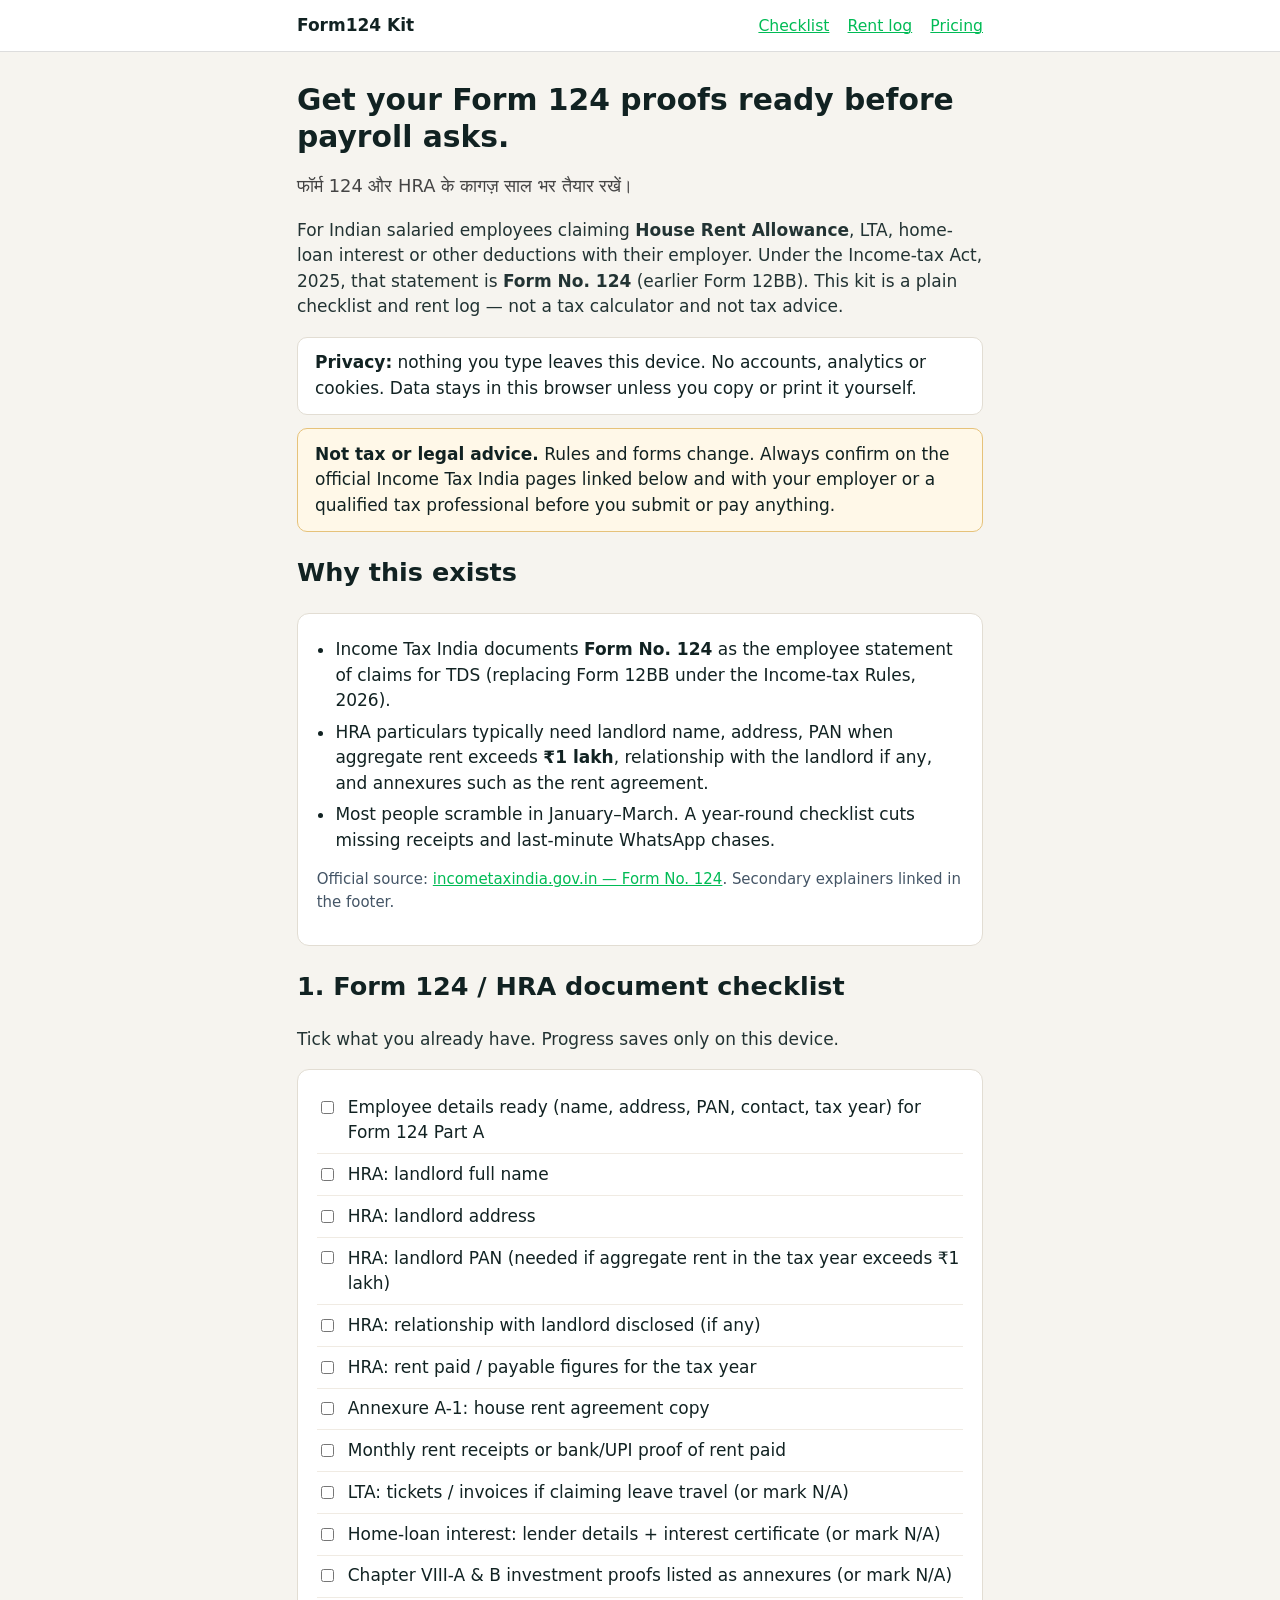
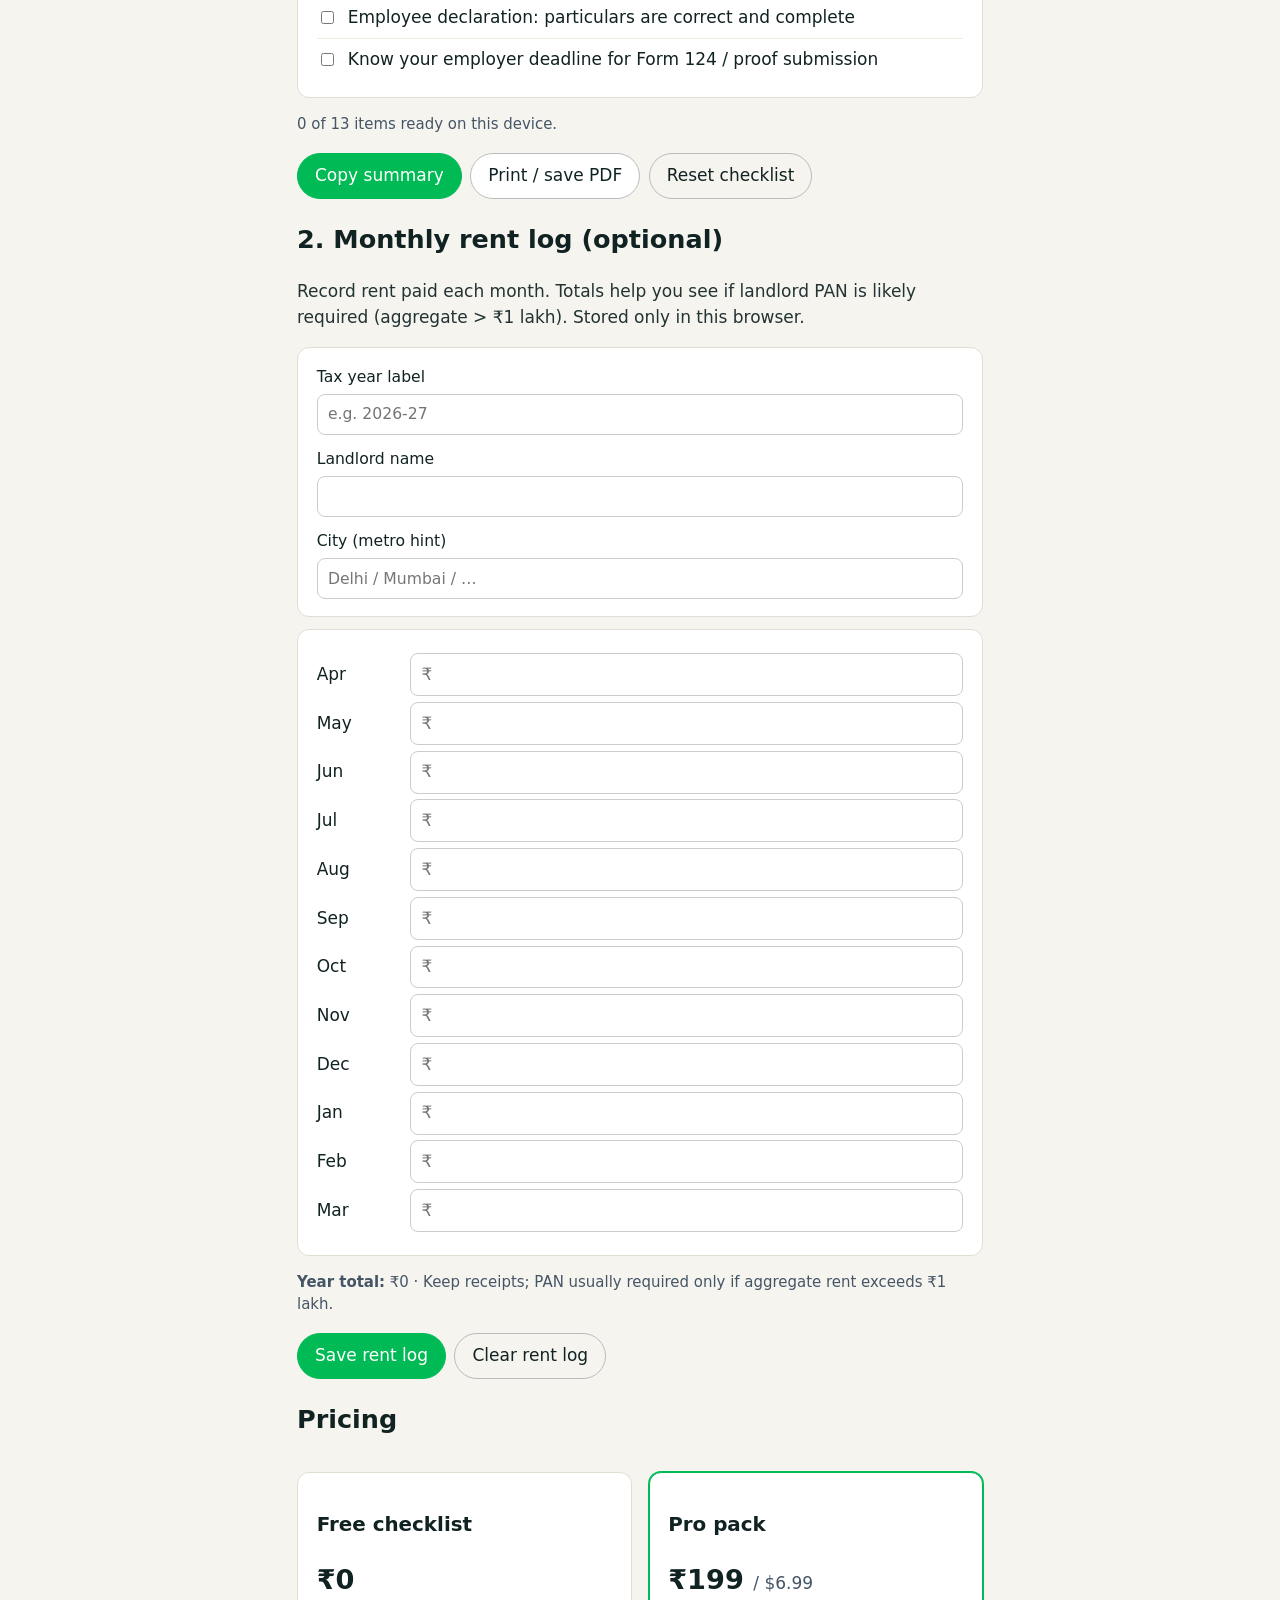
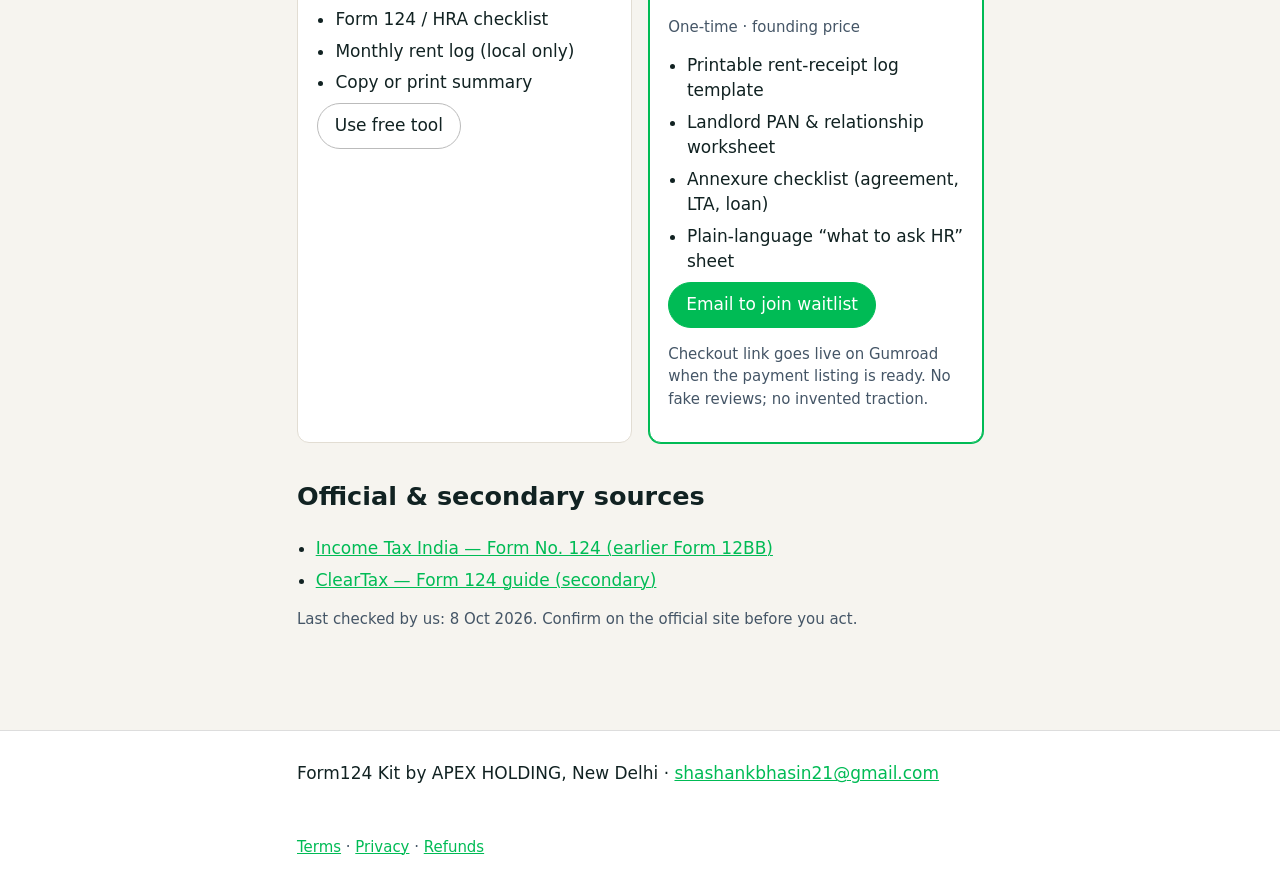
==== index.html @ b04ddf52 "Fix 404: add missing index.html, app.js, style.css; add canonical/OG, robots.txt and sitemap.xml" ====
<!doctype html>
<html lang="en">
<head>
<meta charset="utf-8">
<meta name="viewport" content="width=device-width,initial-scale=1">
<meta http-equiv="Content-Security-Policy" content="default-src 'self'; script-src 'self'; style-src 'self'; img-src 'self' data:; connect-src 'none'; form-action 'none'; base-uri 'none'; object-src 'none'">
<meta name="referrer" content="no-referrer">
<title>Form124 Kit: HRA & Form 124 checklist for salaried India</title>
<meta name="description" content="Free client-side checklist for Indian salaried employees preparing Form No. 124 (replaces Form 12BB) for HRA, LTA and home-loan claims. Not tax advice.">
<link rel="canonical" href="https://shashankbhasin21-spec.github.io/form124-kit/">
<meta property="og:title" content="Form124 Kit: free Form 124 / HRA checklist">
<meta property="og:description" content="Free checklist and rent log for Indian salaried employees preparing Form No. 124 (earlier Form 12BB). Not tax advice.">
<meta property="og:url" content="https://shashankbhasin21-spec.github.io/form124-kit/">
<meta property="og:type" content="website">
<link rel="icon" href="data:,">
<link rel="stylesheet" href="style.css">
</head>
<body>
<header class="site"><div class="wrap">
  <a class="brand" href="./">Form124 Kit</a>
  <nav class="top" aria-label="Main">
    <a href="#checklist">Checklist</a>
    <a href="#rent">Rent log</a>
    <a href="#pricing">Pricing</a>
  </nav>
</div></header>

<main class="wrap">
<section class="hero">
  <h1>Get your Form 124 proofs ready before payroll asks.</h1>
  <p class="tagline-hi" lang="hi">फॉर्म 124 और HRA के कागज़ साल भर तैयार रखें।</p>
  <p class="lead">For Indian salaried employees claiming <strong>House Rent Allowance</strong>, LTA, home-loan interest or other deductions with their employer. Under the Income-tax Act, 2025, that statement is <strong>Form No. 124</strong> (earlier Form 12BB). This kit is a plain checklist and rent log — not a tax calculator and not tax advice.</p>
  <p class="note"><strong>Privacy:</strong> nothing you type leaves this device. No accounts, analytics or cookies. Data stays in this browser unless you copy or print it yourself.</p>
  <p class="note warn"><strong>Not tax or legal advice.</strong> Rules and forms change. Always confirm on the official Income Tax India pages linked below and with your employer or a qualified tax professional before you submit or pay anything.</p>
</section>

<section id="why" aria-labelledby="why-h">
  <h2 id="why-h">Why this exists</h2>
  <div class="card">
    <ul class="plain">
      <li>Income Tax India documents <strong>Form No. 124</strong> as the employee statement of claims for TDS (replacing Form 12BB under the Income-tax Rules, 2026).</li>
      <li>HRA particulars typically need landlord name, address, PAN when aggregate rent exceeds <strong>₹1 lakh</strong>, relationship with the landlord if any, and annexures such as the rent agreement.</li>
      <li>Most people scramble in January–March. A year-round checklist cuts missing receipts and last-minute WhatsApp chases.</li>
    </ul>
    <p class="small">Official source: <a href="https://www.incometaxindia.gov.in/documents/d/guest/fn-124" rel="noopener noreferrer" target="_blank">incometaxindia.gov.in — Form No. 124</a>. Secondary explainers linked in the footer.</p>
  </div>
</section>

<section id="checklist" aria-labelledby="check-h">
  <h2 id="check-h">1. Form 124 / HRA document checklist</h2>
  <p class="lead-sm">Tick what you already have. Progress saves only on this device.</p>
  <div class="card" id="check-list"></div>
  <p class="small" id="check-status" aria-live="polite"></p>
  <div class="actions">
    <button type="button" id="btn-export" class="btn primary">Copy summary</button>
    <button type="button" id="btn-print" class="btn">Print / save PDF</button>
    <button type="button" id="btn-reset-check" class="btn ghost">Reset checklist</button>
  </div>
</section>

<section id="rent" aria-labelledby="rent-h">
  <h2 id="rent-h">2. Monthly rent log (optional)</h2>
  <p class="lead-sm">Record rent paid each month. Totals help you see if landlord PAN is likely required (aggregate &gt; ₹1 lakh). Stored only in this browser.</p>
  <div class="card form-grid">
    <label>Tax year label <input id="tax-year" type="text" maxlength="20" placeholder="e.g. 2026-27" autocomplete="off"></label>
    <label>Landlord name <input id="landlord" type="text" maxlength="80" autocomplete="off"></label>
    <label>City (metro hint) <input id="city" type="text" maxlength="40" placeholder="Delhi / Mumbai / …" autocomplete="off"></label>
  </div>
  <div class="card" id="rent-months"></div>
  <p class="small"><strong>Year total:</strong> <span id="rent-total">₹0</span> · <span id="pan-hint"></span></p>
  <div class="actions">
    <button type="button" id="btn-save-rent" class="btn primary">Save rent log</button>
    <button type="button" id="btn-clear-rent" class="btn ghost">Clear rent log</button>
  </div>
</section>

<section id="pricing" aria-labelledby="price-h">
  <h2 id="price-h">Pricing</h2>
  <div class="price-grid">
    <div class="card price">
      <h3>Free checklist</h3>
      <p class="amount">₹0</p>
      <ul class="plain">
        <li>Form 124 / HRA checklist</li>
        <li>Monthly rent log (local only)</li>
        <li>Copy or print summary</li>
      </ul>
      <a class="btn" href="#checklist">Use free tool</a>
    </div>
    <div class="card price featured">
      <h3>Pro pack</h3>
      <p class="amount">₹199 <span class="or">/ $6.99</span></p>
      <p class="small">One-time · founding price</p>
      <ul class="plain">
        <li>Printable rent-receipt log template</li>
        <li>Landlord PAN &amp; relationship worksheet</li>
        <li>Annexure checklist (agreement, LTA, loan)</li>
        <li>Plain-language “what to ask HR” sheet</li>
      </ul>
      <a class="btn primary" id="btn-waitlist" href="mailto:shashankbhasin21@gmail.com?subject=Form124%20Kit%20Pro%20waitlist&body=I%20want%20the%20Form124%20Kit%20Pro%20pack%20(₹199%20%2F%20%246.99).%0A%0AName%3A%0ACity%3A%0A">Email to join waitlist</a>
      <p class="small">Checkout link goes live on Gumroad when the payment listing is ready. No fake reviews; no invented traction.</p>
    </div>
  </div>
</section>

<section id="sources" aria-labelledby="src-h">
  <h2 id="src-h">Official &amp; secondary sources</h2>
  <ul class="plain">
    <li><a href="https://www.incometaxindia.gov.in/documents/d/guest/fn-124" rel="noopener noreferrer" target="_blank">Income Tax India — Form No. 124 (earlier Form 12BB)</a></li>
    <li><a href="https://cleartax.in/s/form-124-income-tax" rel="noopener noreferrer" target="_blank">ClearTax — Form 124 guide (secondary)</a></li>
  </ul>
  <p class="small">Last checked by us: 8 Oct 2026. Confirm on the official site before you act.</p>
</section>
</main>

<footer class="site"><div class="wrap">
  <p>Form124 Kit by APEX HOLDING, New Delhi · <a href="mailto:shashankbhasin21@gmail.com">shashankbhasin21@gmail.com</a></p>
  <p class="small"><a href="./terms.html">Terms</a> · <a href="./privacy.html">Privacy</a> · <a href="./refund.html">Refunds</a></p>
</div></footer>
<script src="app.js"></script>
</body>
</html>
---- style.css ----
*{box-sizing:border-box}html{font-size:17px}body{margin:0;font-family:system-ui,-apple-system,Segoe UI,Roboto,Ubuntu,sans-serif;line-height:1.5;color:#122;background:#f6f4ef}
a{color:#0b5;text-decoration-thickness:1px}a:hover{color:#084}
.wrap{max-width:720px;margin:0 auto;padding:0 1rem}
header.site{border-bottom:1px solid #ddd;background:#fff;position:sticky;top:0;z-index:2}
header.site .wrap,footer.site .wrap{display:flex;align-items:center;justify-content:space-between;gap:1rem;padding:.75rem 1rem;flex-wrap:wrap}
.brand{font-weight:700;color:#122;text-decoration:none}
nav.top a{margin-left:.75rem;font-size:.92rem}
main.wrap{padding:1.5rem 1rem 3rem}
.hero h1{font-size:1.75rem;line-height:1.25;margin:.2rem 0 .8rem}
.tagline-hi{color:#444;font-size:1.05rem}
.lead,.lead-sm{color:#233}
.note{background:#fff;border:1px solid #e2ddd3;border-radius:10px;padding:.75rem 1rem;margin:.75rem 0}
.note.warn{border-color:#e6c27a;background:#fff8e8}
.card{background:#fff;border:1px solid #e2ddd3;border-radius:12px;padding:1rem 1.1rem;margin:.75rem 0}
.plain{padding-left:1.1rem;margin:.4rem 0}.plain li{margin:.35rem 0}
.small{font-size:.88rem;color:#456}
.actions{display:flex;flex-wrap:wrap;gap:.5rem;margin:1rem 0}
.btn{display:inline-block;border:1px solid #bbb;background:#fff;color:#122;border-radius:999px;padding:.55rem 1rem;font:inherit;cursor:pointer;text-decoration:none}
.btn.primary{background:#0b5;border-color:#0b5;color:#fff}.btn.ghost{background:transparent}
.btn:focus{outline:2px solid #0b5;outline-offset:2px}
.check-row{display:flex;gap:.65rem;align-items:flex-start;padding:.45rem 0;border-bottom:1px solid #f0ebe3}
.check-row:last-child{border-bottom:0}
.check-row input{margin-top:.35rem}
.form-grid{display:grid;gap:.75rem}
.form-grid label{display:grid;gap:.3rem;font-size:.92rem}
input[type=text],input[type=number]{font:inherit;padding:.45rem .6rem;border:1px solid #ccc;border-radius:8px;width:100%}
.month-row{display:grid;grid-template-columns:5rem 1fr;gap:.5rem;align-items:center;margin:.35rem 0}
.price-grid{display:grid;gap:1rem}
@media(min-width:640px){.price-grid{grid-template-columns:1fr 1fr}}
.price .amount{font-size:1.6rem;font-weight:700;margin:.2rem 0}.price .or{font-size:1rem;font-weight:500;color:#456}
.price.featured{border-color:#0b5;box-shadow:0 0 0 1px #0b5}
footer.site{border-top:1px solid #ddd;background:#fff;margin-top:2rem}
@media print{header.site nav,.actions,#pricing,#why,footer.site{display:none!important}body{background:#fff}}
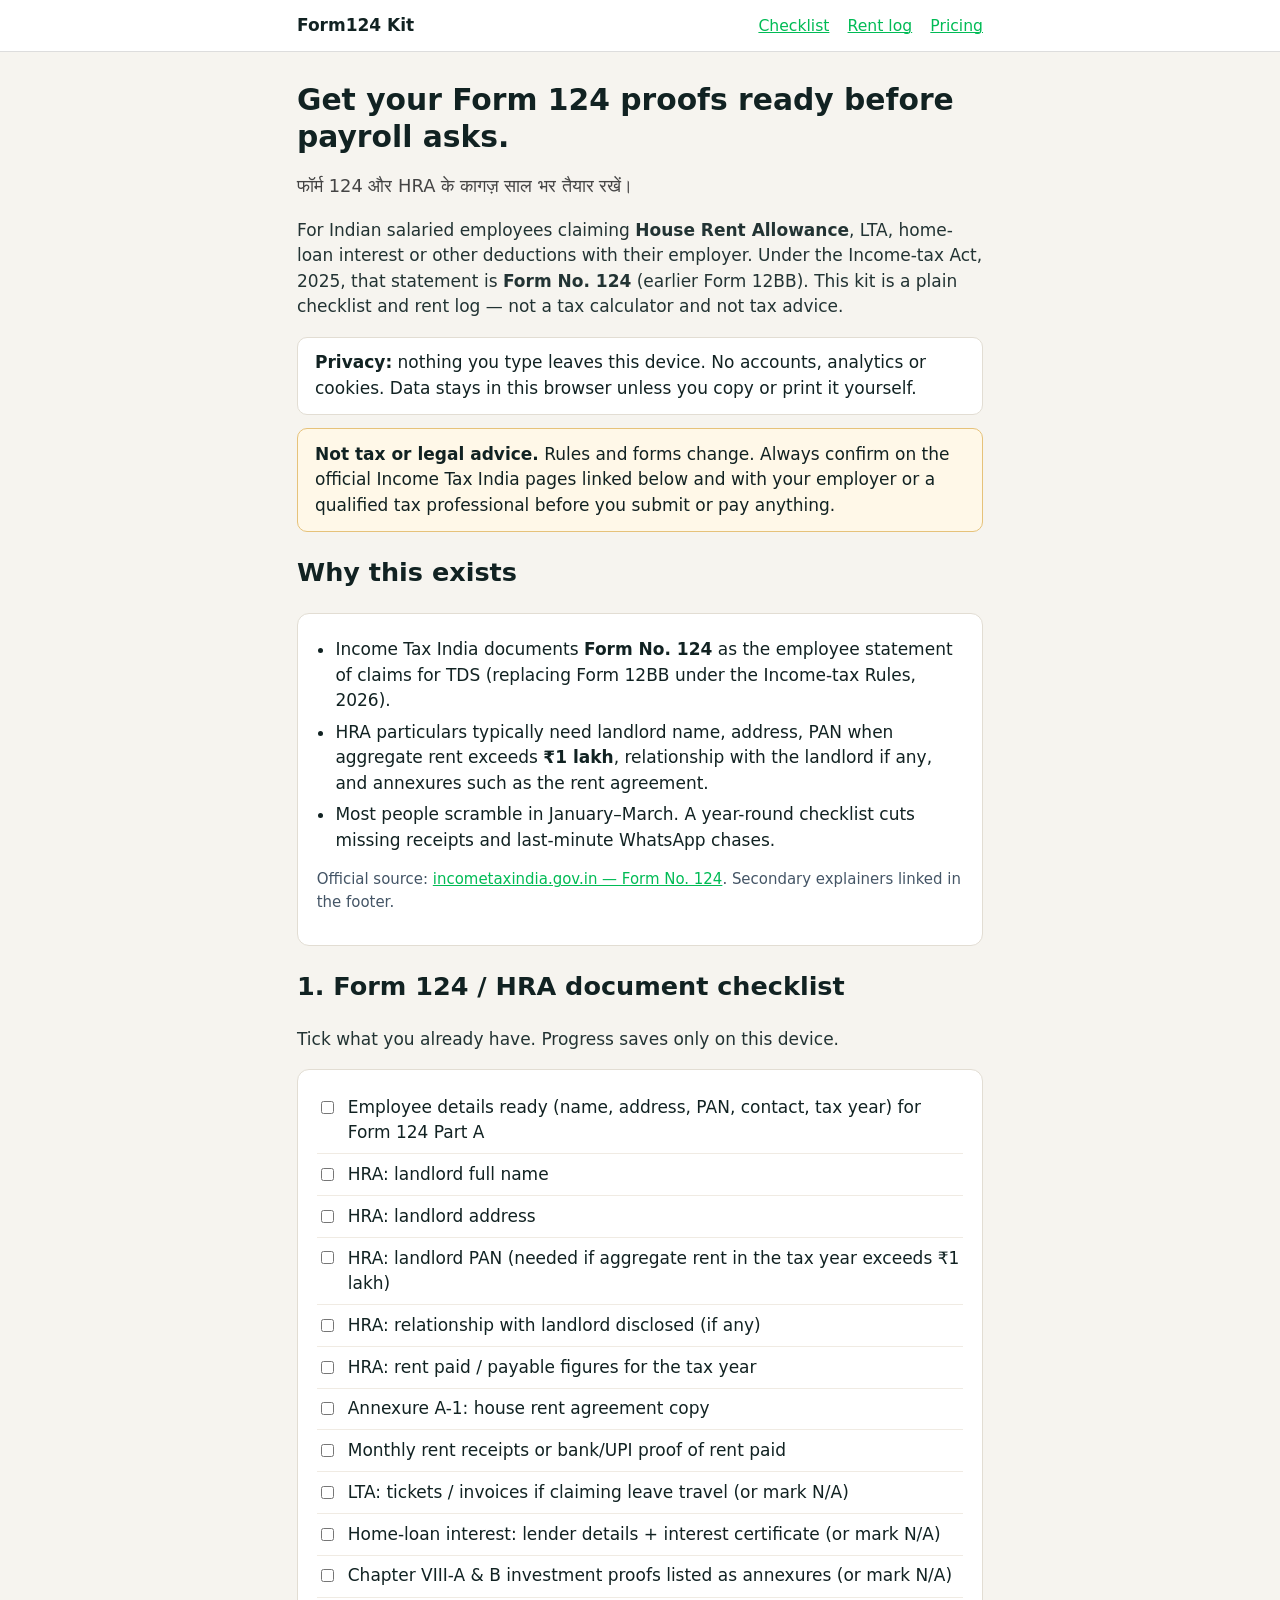
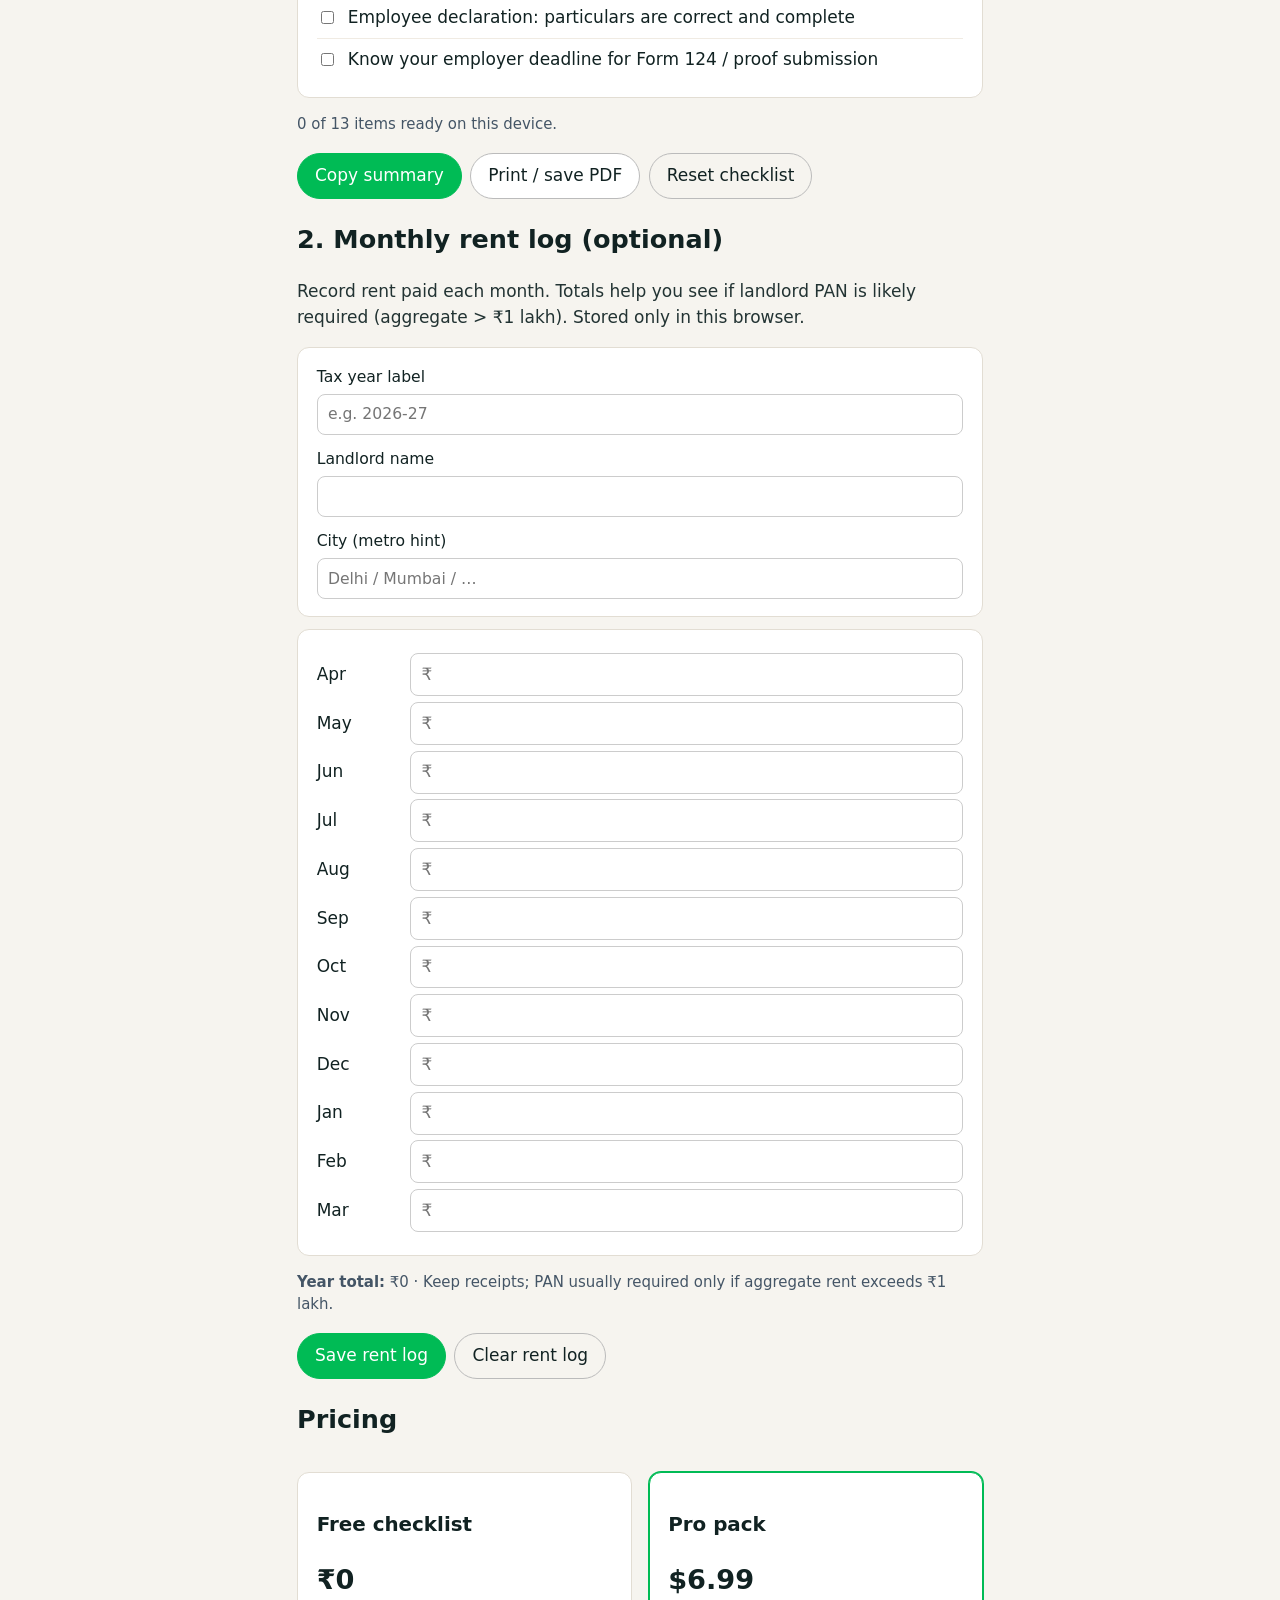
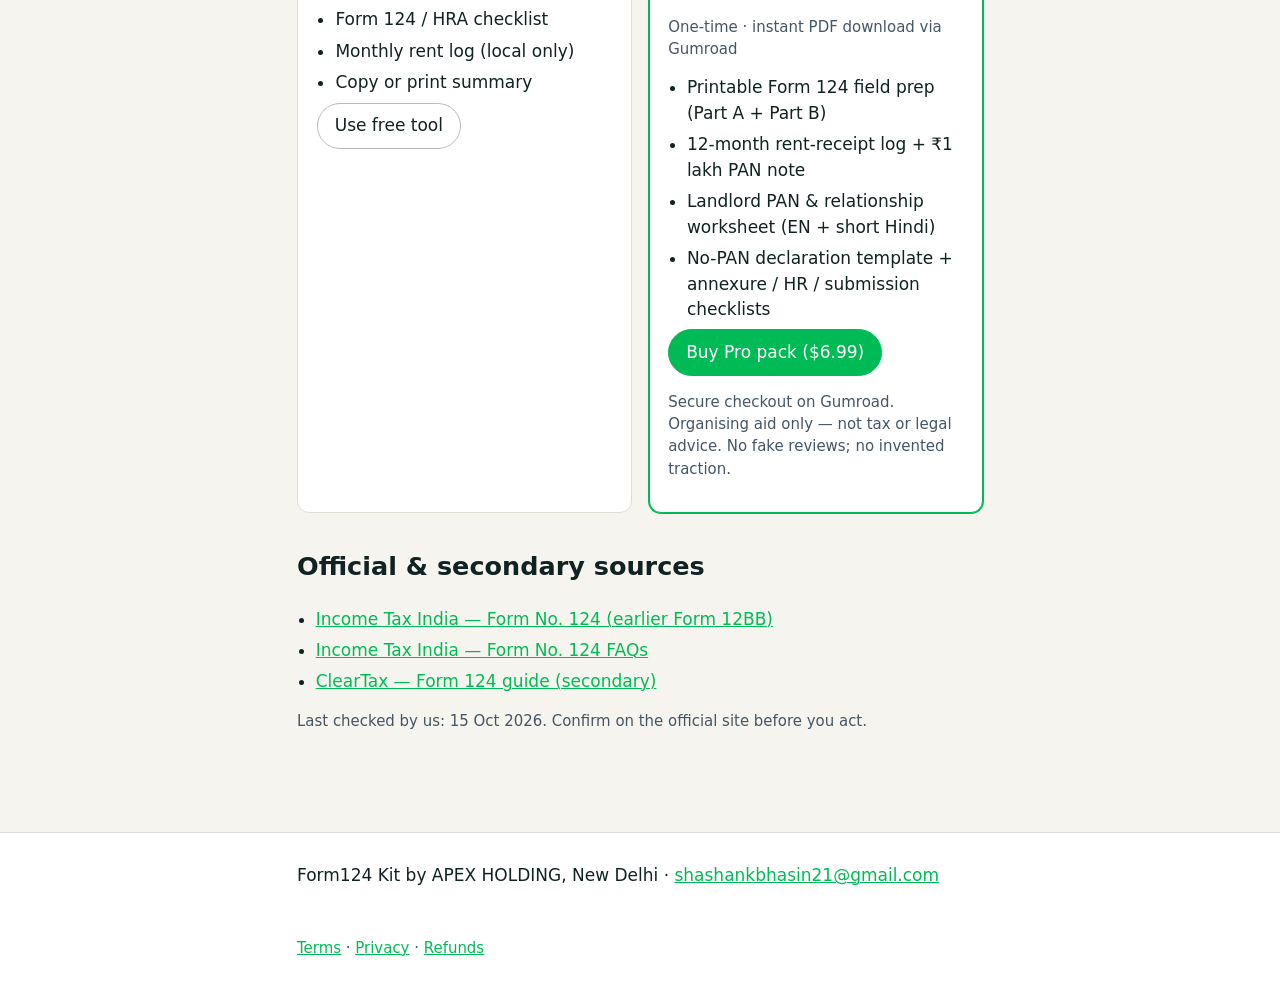
==== commit 6b7d9323: "Swap Form124 Kit Pro waitlist for Gumroad $6.99 buy button" ====
--- a/index.html
+++ b/index.html
@@ -89,16 +89,16 @@
     </div>
     <div class="card price featured">
       <h3>Pro pack</h3>
-      <p class="amount">₹199 <span class="or">/ $6.99</span></p>
-      <p class="small">One-time · founding price</p>
+      <p class="amount">$6.99</p>
+      <p class="small">One-time · instant PDF download via Gumroad</p>
       <ul class="plain">
-        <li>Printable rent-receipt log template</li>
-        <li>Landlord PAN &amp; relationship worksheet</li>
-        <li>Annexure checklist (agreement, LTA, loan)</li>
-        <li>Plain-language “what to ask HR” sheet</li>
+        <li>Printable Form 124 field prep (Part A + Part B)</li>
+        <li>12-month rent-receipt log + ₹1 lakh PAN note</li>
+        <li>Landlord PAN &amp; relationship worksheet (EN + short Hindi)</li>
+        <li>No-PAN declaration template + annexure / HR / submission checklists</li>
       </ul>
-      <a class="btn primary" id="btn-waitlist" href="mailto:shashankbhasin21@gmail.com?subject=Form124%20Kit%20Pro%20waitlist&body=I%20want%20the%20Form124%20Kit%20Pro%20pack%20(₹199%20%2F%20%246.99).%0A%0AName%3A%0ACity%3A%0A">Email to join waitlist</a>
-      <p class="small">Checkout link goes live on Gumroad when the payment listing is ready. No fake reviews; no invented traction.</p>
+      <a class="btn primary" id="btn-buy" href="https://bhasinshashank.gumroad.com/l/form124-kit" rel="noopener" target="_blank">Buy Pro pack ($6.99)</a>
+      <p class="small">Secure checkout on Gumroad. Organising aid only — not tax or legal advice. No fake reviews; no invented traction.</p>
     </div>
   </div>
 </section>
@@ -107,9 +107,10 @@
   <h2 id="src-h">Official &amp; secondary sources</h2>
   <ul class="plain">
     <li><a href="https://www.incometaxindia.gov.in/documents/d/guest/fn-124" rel="noopener noreferrer" target="_blank">Income Tax India — Form No. 124 (earlier Form 12BB)</a></li>
+    <li><a href="https://www.incometaxindia.gov.in/documents/d/guest/form-124-faqs" rel="noopener noreferrer" target="_blank">Income Tax India — Form No. 124 FAQs</a></li>
     <li><a href="https://cleartax.in/s/form-124-income-tax" rel="noopener noreferrer" target="_blank">ClearTax — Form 124 guide (secondary)</a></li>
   </ul>
-  <p class="small">Last checked by us: 8 Oct 2026. Confirm on the official site before you act.</p>
+  <p class="small">Last checked by us: 15 Oct 2026. Confirm on the official site before you act.</p>
 </section>
 </main>
 
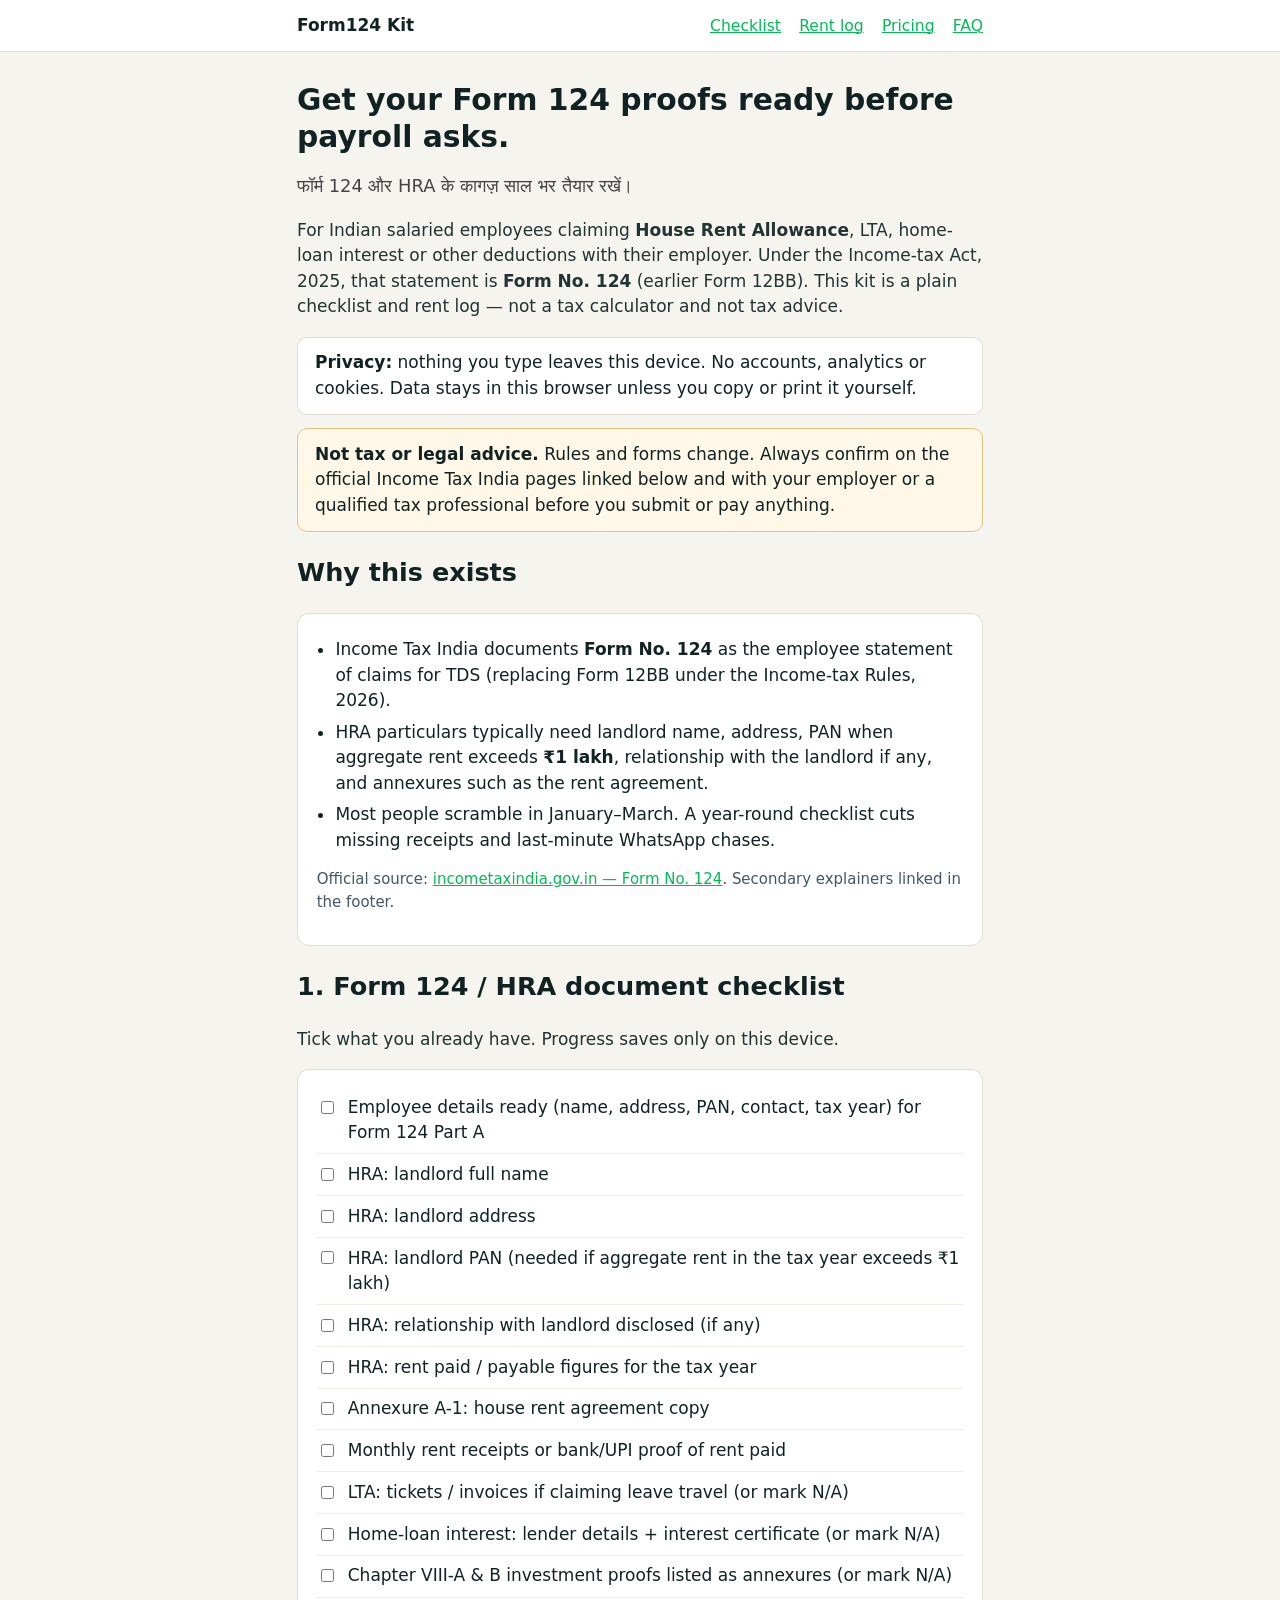
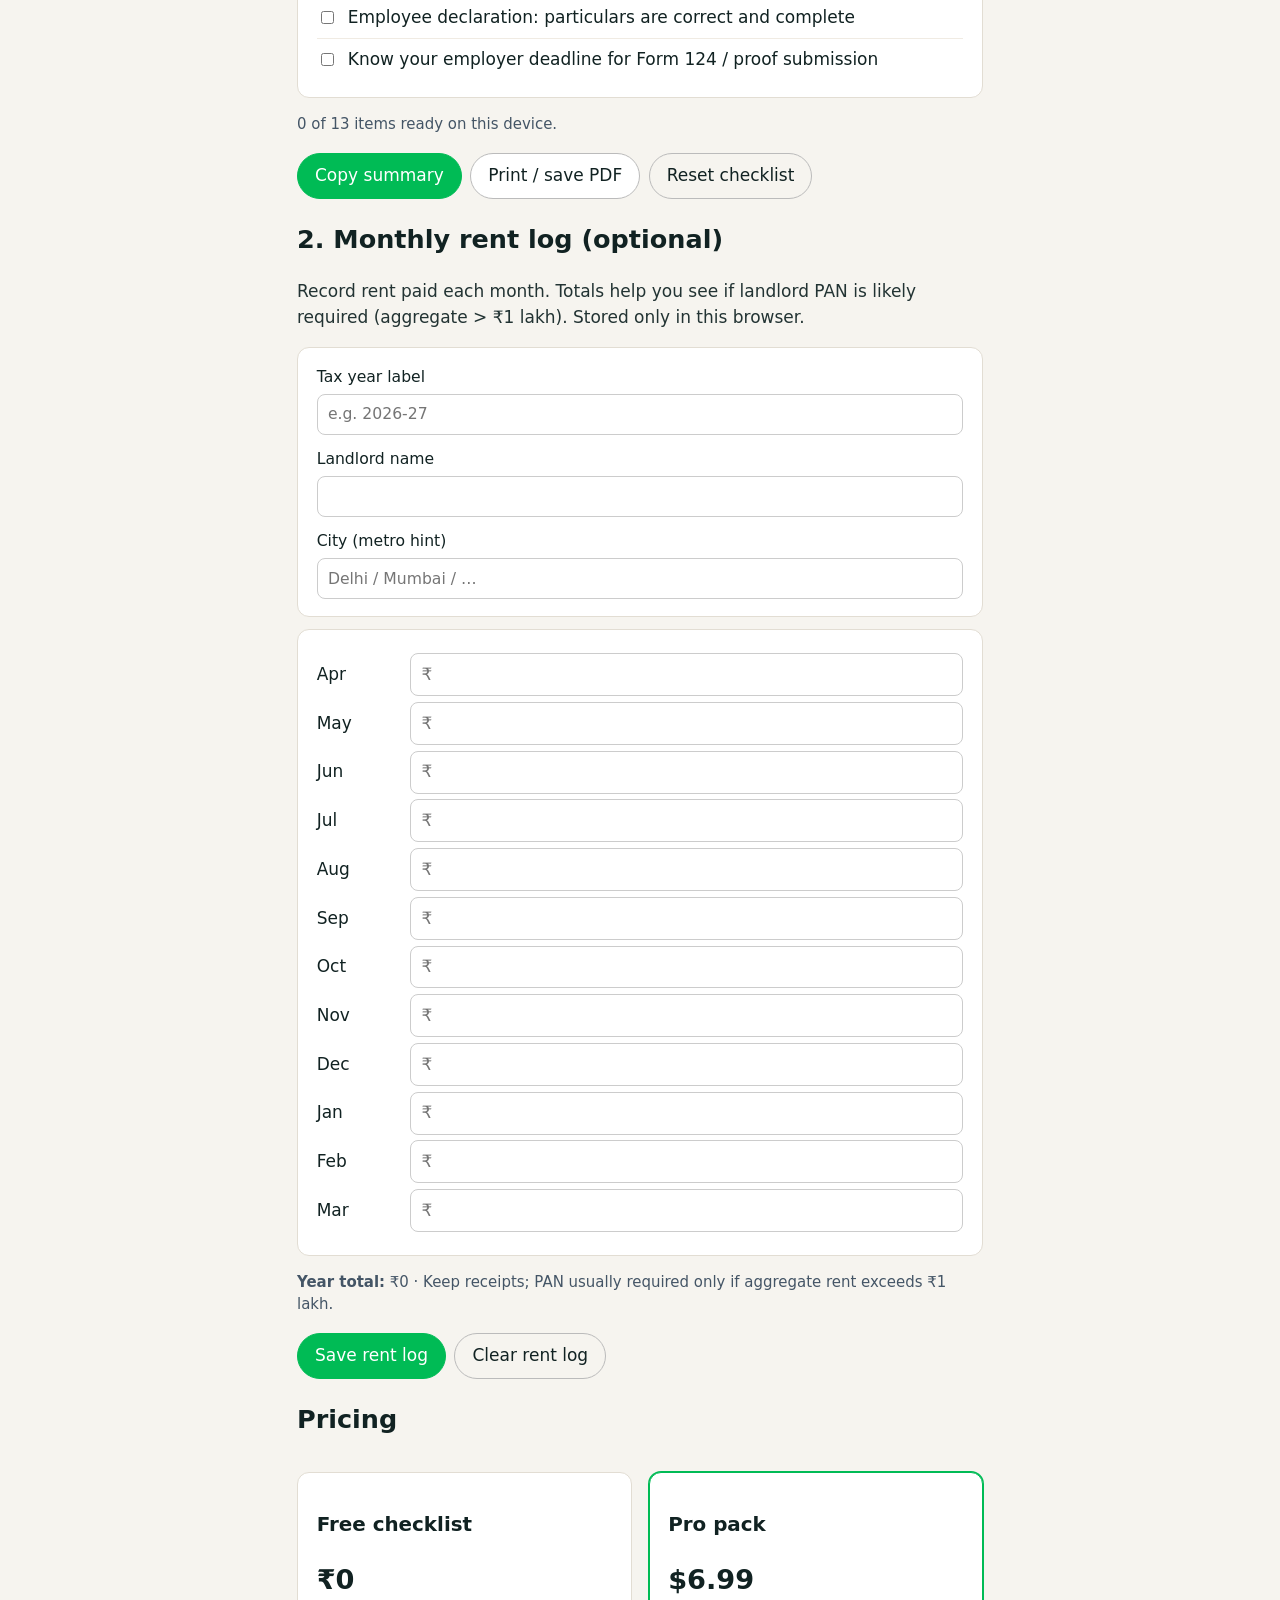
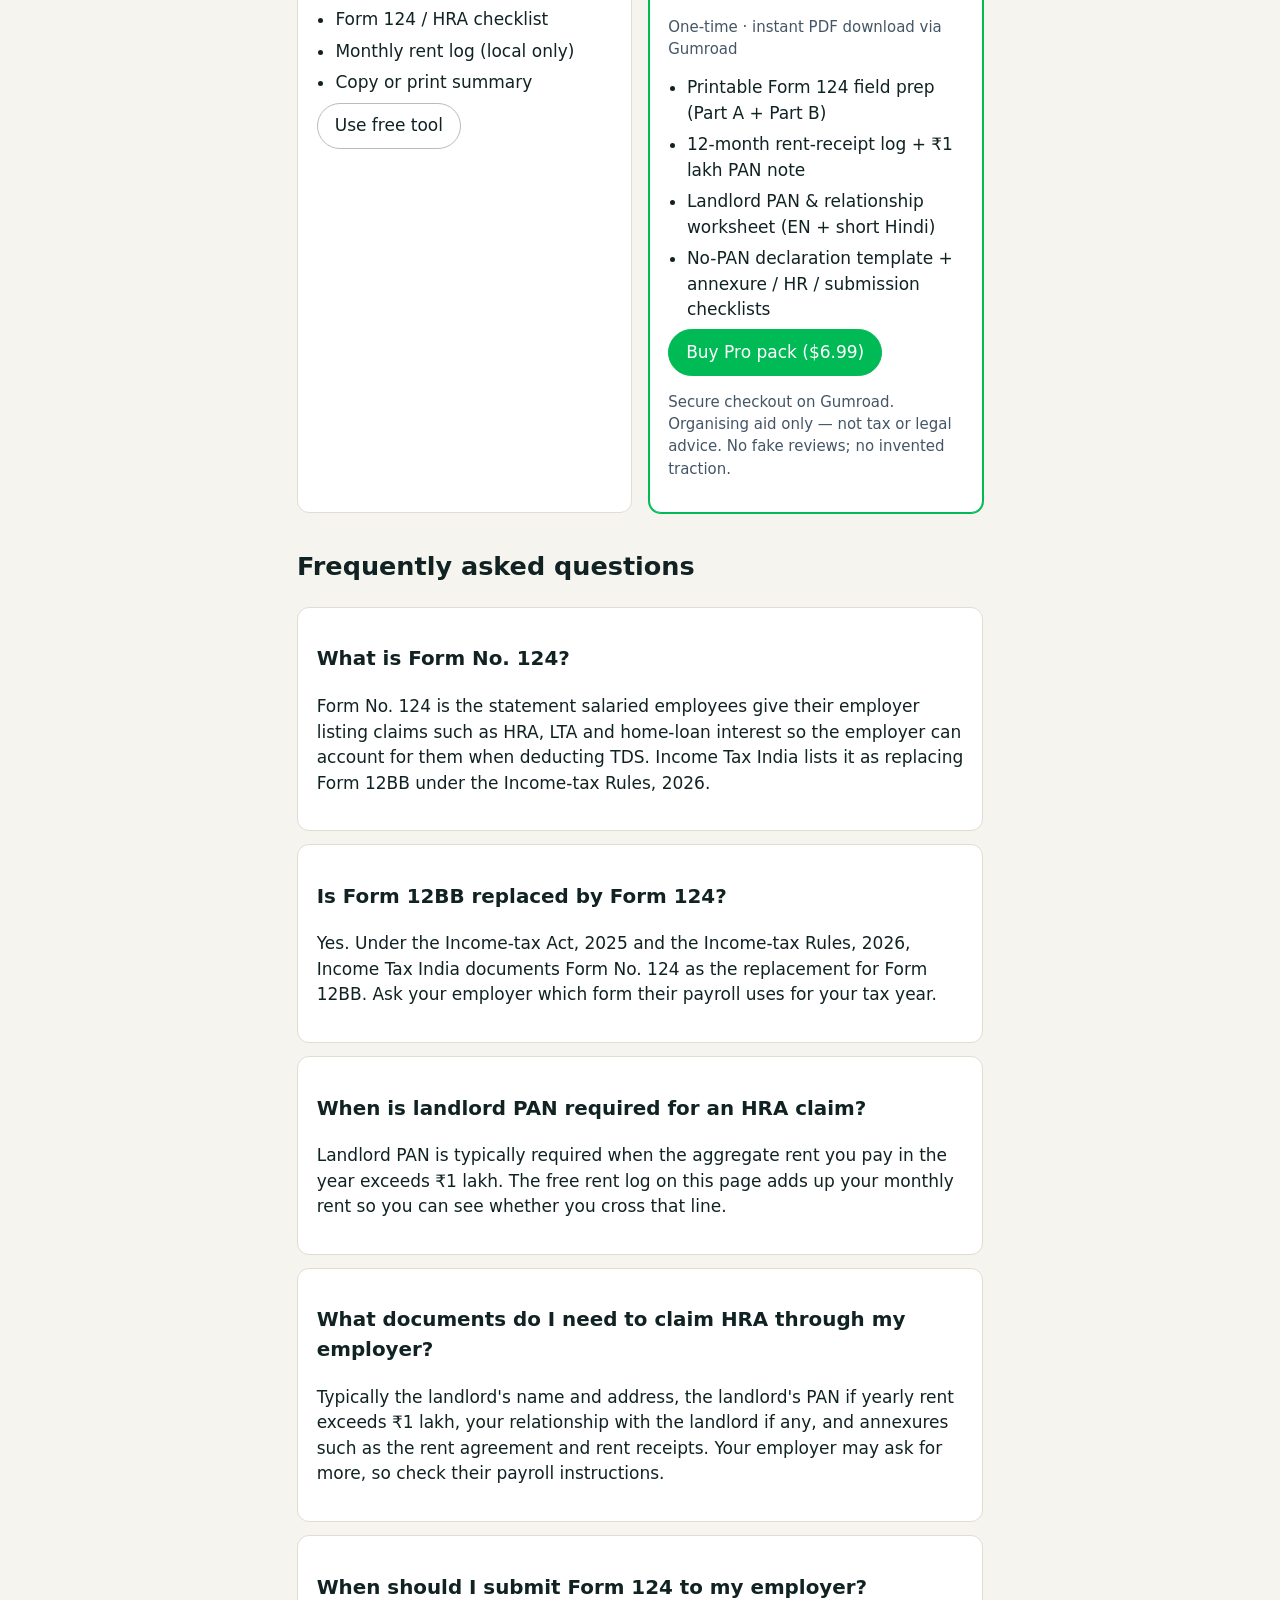
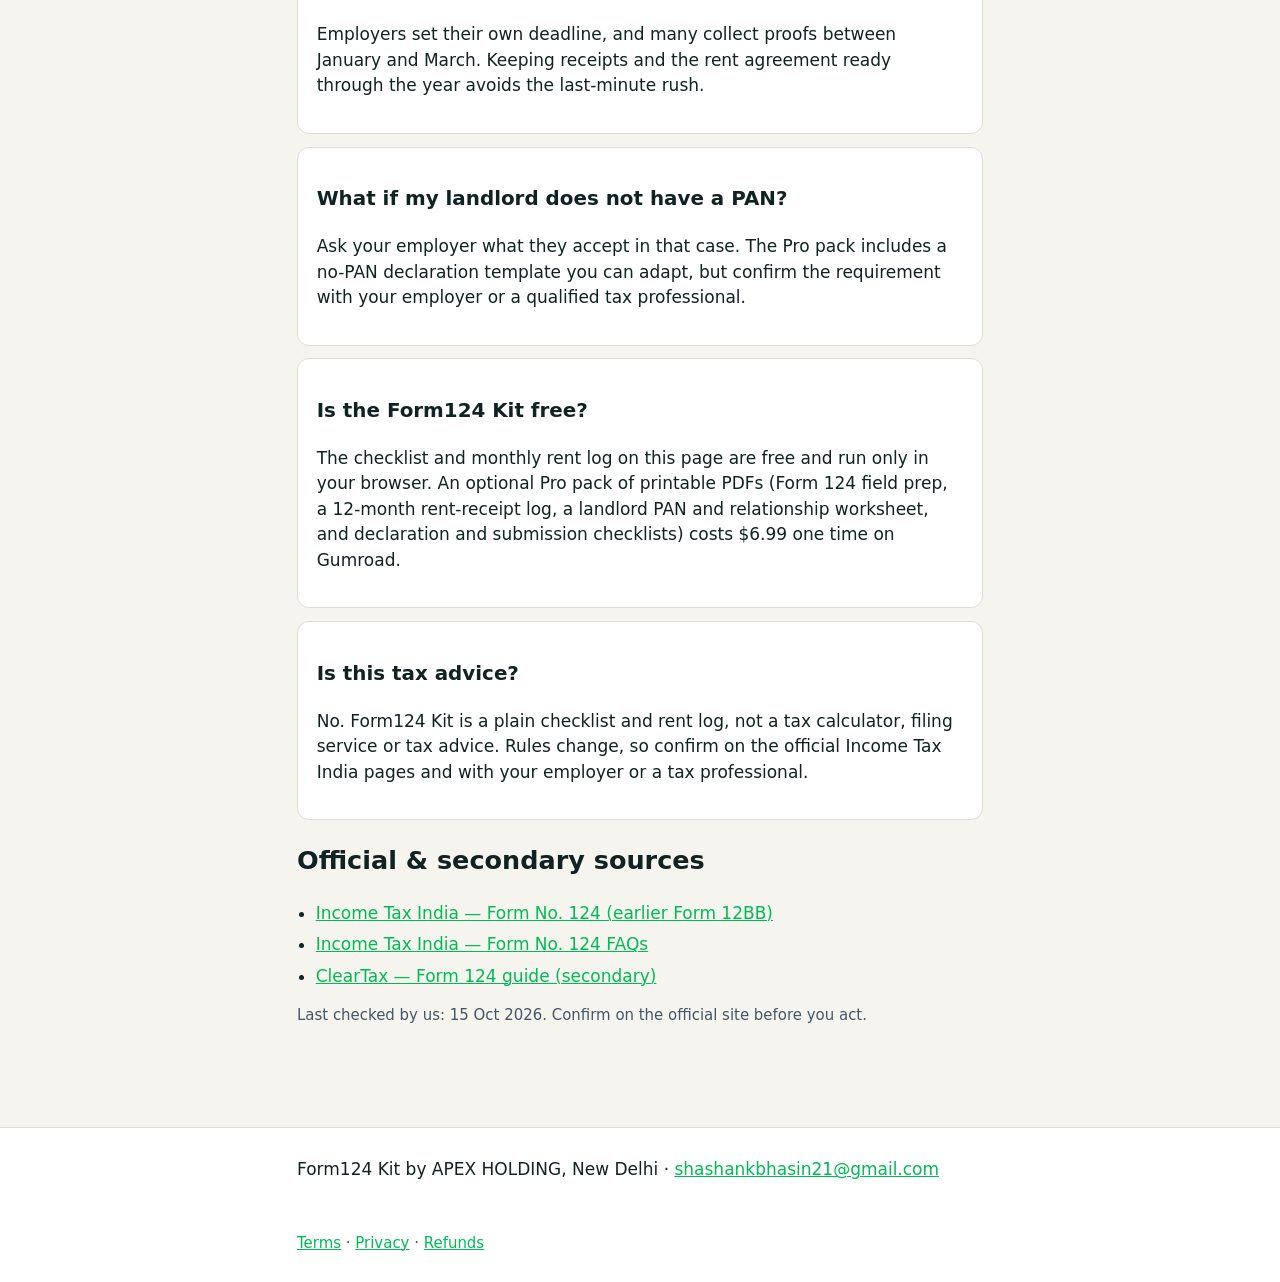
==== commit 32f90e49: "SEO: visible FAQ, FAQPage/Product JSON-LD, twitter meta" ====
--- a/index.html
+++ b/index.html
@@ -12,6 +12,11 @@
 <meta property="og:description" content="Free checklist and rent log for Indian salaried employees preparing Form No. 124 (earlier Form 12BB). Not tax advice.">
 <meta property="og:url" content="https://shashankbhasin21-spec.github.io/form124-kit/">
 <meta property="og:type" content="website">
+<meta name="twitter:card" content="summary">
+<meta name="twitter:title" content="Form124 Kit: free Form 124 / HRA checklist">
+<meta name="twitter:description" content="Free checklist and rent log for Indian salaried employees preparing Form No. 124 (earlier Form 12BB) for HRA, LTA and home-loan claims.">
+<script type="application/ld+json">{"@context": "https://schema.org", "@type": "FAQPage", "mainEntity": [{"@type": "Question", "name": "What is Form No. 124?", "acceptedAnswer": {"@type": "Answer", "text": "Form No. 124 is the statement salaried employees give their employer listing claims such as HRA, LTA and home-loan interest so the employer can account for them when deducting TDS. Income Tax India lists it as replacing Form 12BB under the Income-tax Rules, 2026."}}, {"@type": "Question", "name": "Is Form 12BB replaced by Form 124?", "acceptedAnswer": {"@type": "Answer", "text": "Yes. Under the Income-tax Act, 2025 and the Income-tax Rules, 2026, Income Tax India documents Form No. 124 as the replacement for Form 12BB. Ask your employer which form their payroll uses for your tax year."}}, {"@type": "Question", "name": "When is landlord PAN required for an HRA claim?", "acceptedAnswer": {"@type": "Answer", "text": "Landlord PAN is typically required when the aggregate rent you pay in the year exceeds ₹1 lakh. The free rent log on this page adds up your monthly rent so you can see whether you cross that line."}}, {"@type": "Question", "name": "What documents do I need to claim HRA through my employer?", "acceptedAnswer": {"@type": "Answer", "text": "Typically the landlord's name and address, the landlord's PAN if yearly rent exceeds ₹1 lakh, your relationship with the landlord if any, and annexures such as the rent agreement and rent receipts. Your employer may ask for more, so check their payroll instructions."}}, {"@type": "Question", "name": "When should I submit Form 124 to my employer?", "acceptedAnswer": {"@type": "Answer", "text": "Employers set their own deadline, and many collect proofs between January and March. Keeping receipts and the rent agreement ready through the year avoids the last-minute rush."}}, {"@type": "Question", "name": "What if my landlord does not have a PAN?", "acceptedAnswer": {"@type": "Answer", "text": "Ask your employer what they accept in that case. The Pro pack includes a no-PAN declaration template you can adapt, but confirm the requirement with your employer or a qualified tax professional."}}, {"@type": "Question", "name": "Is the Form124 Kit free?", "acceptedAnswer": {"@type": "Answer", "text": "The checklist and monthly rent log on this page are free and run only in your browser. An optional Pro pack of printable PDFs (Form 124 field prep, a 12-month rent-receipt log, a landlord PAN and relationship worksheet, and declaration and submission checklists) costs $6.99 one time on Gumroad."}}, {"@type": "Question", "name": "Is this tax advice?", "acceptedAnswer": {"@type": "Answer", "text": "No. Form124 Kit is a plain checklist and rent log, not a tax calculator, filing service or tax advice. Rules change, so confirm on the official Income Tax India pages and with your employer or a tax professional."}}]}</script>
+<script type="application/ld+json">{"@context": "https://schema.org", "@type": "Product", "name": "Form124 Kit Pro pack", "description": "Printable PDF pack for Indian salaried employees preparing Form No. 124 (earlier Form 12BB): Form 124 field prep, 12-month rent-receipt log, landlord PAN and relationship worksheet, no-PAN declaration template and submission checklists.", "url": "https://shashankbhasin21-spec.github.io/form124-kit/", "brand": {"@type": "Brand", "name": "APEX HOLDING"}, "offers": {"@type": "Offer", "price": "6.99", "priceCurrency": "USD", "availability": "https://schema.org/InStock", "url": "https://bhasinshashank.gumroad.com/l/form124-kit"}}</script>
 <link rel="icon" href="data:,">
 <link rel="stylesheet" href="style.css">
 </head>
@@ -22,6 +27,7 @@
     <a href="#checklist">Checklist</a>
     <a href="#rent">Rent log</a>
     <a href="#pricing">Pricing</a>
+    <a href="#faq">FAQ</a>
   </nav>
 </div></header>
 
@@ -103,6 +109,42 @@
   </div>
 </section>
 
+<section id="faq" aria-labelledby="faq-h">
+  <h2 id="faq-h">Frequently asked questions</h2>
+  <div class="card">
+    <h3>What is Form No. 124?</h3>
+    <p>Form No. 124 is the statement salaried employees give their employer listing claims such as HRA, LTA and home-loan interest so the employer can account for them when deducting TDS. Income Tax India lists it as replacing Form 12BB under the Income-tax Rules, 2026.</p>
+  </div>
+  <div class="card">
+    <h3>Is Form 12BB replaced by Form 124?</h3>
+    <p>Yes. Under the Income-tax Act, 2025 and the Income-tax Rules, 2026, Income Tax India documents Form No. 124 as the replacement for Form 12BB. Ask your employer which form their payroll uses for your tax year.</p>
+  </div>
+  <div class="card">
+    <h3>When is landlord PAN required for an HRA claim?</h3>
+    <p>Landlord PAN is typically required when the aggregate rent you pay in the year exceeds ₹1 lakh. The free rent log on this page adds up your monthly rent so you can see whether you cross that line.</p>
+  </div>
+  <div class="card">
+    <h3>What documents do I need to claim HRA through my employer?</h3>
+    <p>Typically the landlord&#x27;s name and address, the landlord&#x27;s PAN if yearly rent exceeds ₹1 lakh, your relationship with the landlord if any, and annexures such as the rent agreement and rent receipts. Your employer may ask for more, so check their payroll instructions.</p>
+  </div>
+  <div class="card">
+    <h3>When should I submit Form 124 to my employer?</h3>
+    <p>Employers set their own deadline, and many collect proofs between January and March. Keeping receipts and the rent agreement ready through the year avoids the last-minute rush.</p>
+  </div>
+  <div class="card">
+    <h3>What if my landlord does not have a PAN?</h3>
+    <p>Ask your employer what they accept in that case. The Pro pack includes a no-PAN declaration template you can adapt, but confirm the requirement with your employer or a qualified tax professional.</p>
+  </div>
+  <div class="card">
+    <h3>Is the Form124 Kit free?</h3>
+    <p>The checklist and monthly rent log on this page are free and run only in your browser. An optional Pro pack of printable PDFs (Form 124 field prep, a 12-month rent-receipt log, a landlord PAN and relationship worksheet, and declaration and submission checklists) costs $6.99 one time on Gumroad.</p>
+  </div>
+  <div class="card">
+    <h3>Is this tax advice?</h3>
+    <p>No. Form124 Kit is a plain checklist and rent log, not a tax calculator, filing service or tax advice. Rules change, so confirm on the official Income Tax India pages and with your employer or a tax professional.</p>
+  </div>
+</section>
+
 <section id="sources" aria-labelledby="src-h">
   <h2 id="src-h">Official &amp; secondary sources</h2>
   <ul class="plain">
